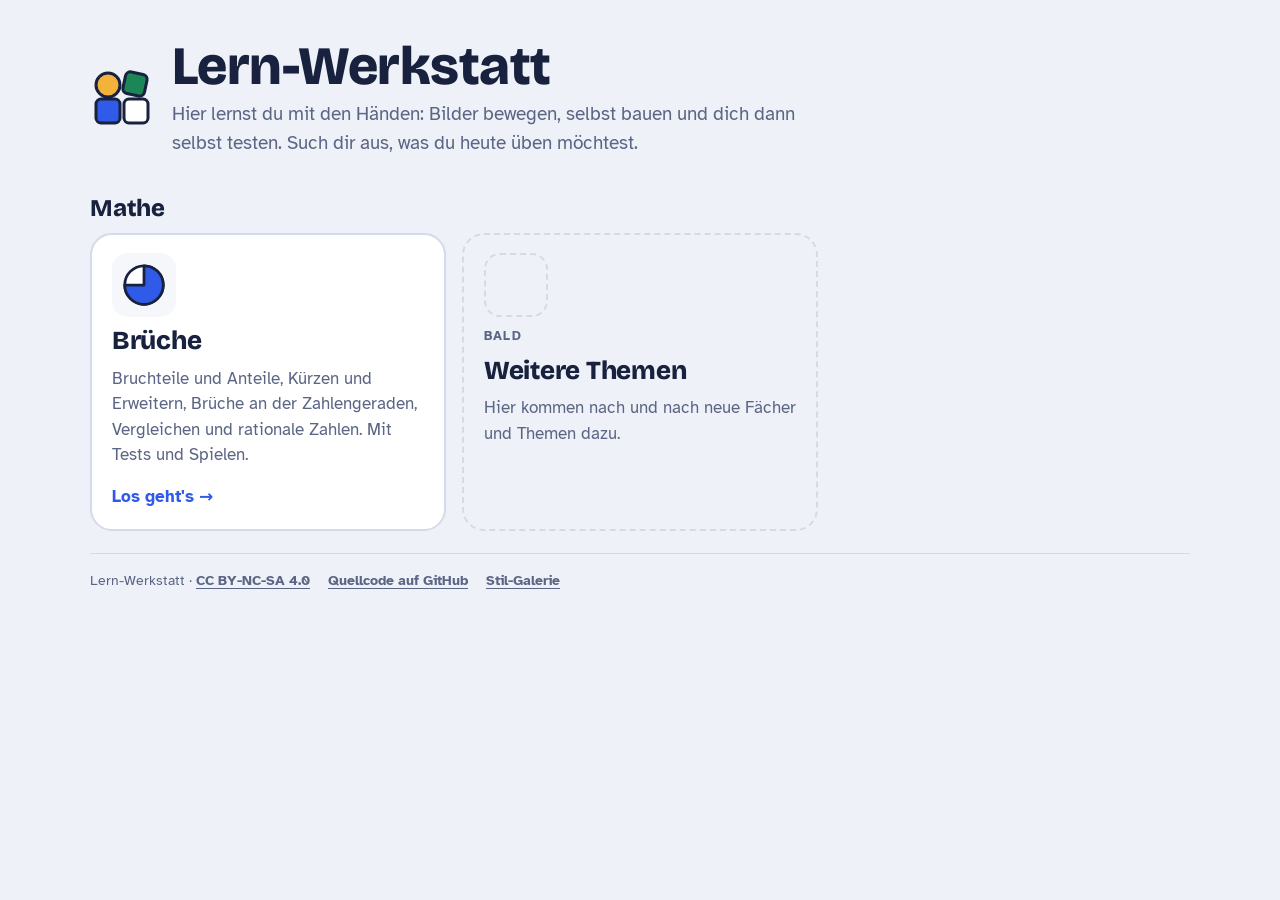
==== index.html @ 3e430cda "Lern-Werkstatt: Startseite, gemeinsames Design-Kit, Bruch-Werkstatt unter brueche/ Landing page link" ====
<!doctype html>
<html lang="de">
<head>
<meta charset="utf-8">
<meta name="viewport" content="width=device-width,initial-scale=1">
<title>Lern-Werkstatt</title>
<meta name="description" content="Interaktive Lern-Apps zum Ausprobieren: Bilder bewegen, selbst bauen, sich selbst testen.">
<link rel="icon" href="kit/logo.svg" type="image/svg+xml">
<link rel="preconnect" href="https://fonts.googleapis.com">
<link rel="preconnect" href="https://fonts.gstatic.com" crossorigin>
<link rel="stylesheet" href="https://fonts.googleapis.com/css2?family=Atkinson+Hyperlegible:wght@400;700&family=Bricolage+Grotesque:opsz,wght@12..96,600;12..96,800&display=swap">
<link rel="stylesheet" href="kit/tokens.css">
<link rel="stylesheet" href="kit/kit.css">
</head>
<body>
<div class="wrap">
  <header class="hero">
    <img class="logo" src="kit/logo.svg" width="64" height="64" alt="">
    <div>
      <h1>Lern-Werkstatt</h1>
      <p>Hier lernst du mit den Händen: Bilder bewegen, selbst bauen und dich dann selbst testen. Such dir aus, was du heute üben möchtest.</p>
    </div>
  </header>

  <main>
    <!-- One <section class="subject"> per subject. One <a class="app-card"> per app.
         --c picks the subject colour from kit/tokens.css (--subj-1 … --subj-4).
         How to add an app: docs/NEW-APP.md -->
    <section class="subject" aria-labelledby="s-mathe">
      <h2 id="s-mathe">Mathe</h2>
      <div class="apps">
        <a class="app-card" style="--c:var(--subj-1)" href="brueche/">
          <span class="app-icon" aria-hidden="true">
            <svg width="44" height="44" viewBox="0 0 48 48"><circle cx="24" cy="24" r="21" fill="var(--card)" stroke="var(--ink)" stroke-width="3"/><path d="M24 24 L24 3 A21 21 0 1 1 3 24 Z" fill="var(--subj-1)" stroke="var(--ink)" stroke-width="3" stroke-linejoin="round"/></svg>
          </span>
          <h3>Brüche</h3>
          <p>Bruchteile und Anteile, Kürzen und Erweitern, Brüche an der Zahlengeraden, Vergleichen und rationale Zahlen. Mit Tests und Spielen.</p>
          <span class="go-row">Los geht's →</span>
        </a>
        <div class="app-card soon">
          <span class="app-icon" aria-hidden="true"></span>
          <p class="eyebrow" style="color:var(--muted)">Bald</p>
          <h3>Weitere Themen</h3>
          <p>Hier kommen nach und nach neue Fächer und Themen dazu.</p>
        </div>
      </div>
    </section>
  </main>

  <footer class="foot">
    <span>Lern-Werkstatt · <a href="https://creativecommons.org/licenses/by-nc-sa/4.0/deed.de">CC BY-NC-SA 4.0</a></span>
    <a href="https://github.com/hashseed/tutor">Quellcode auf GitHub</a>
    <a href="kit/galerie.html">Stil-Galerie</a>
  </footer>
</div>
</body>
</html>
---- kit/tokens.css ----
/* Lern-Werkstatt design tokens.
   Every colour, font, radius and shadow used by any app comes from here.
   To restyle all apps, change the values below (or load a theme file after this one
   that overrides them). Never hard-code a colour in an app: use these variables.
   Docs: docs/DESIGN.md */

:root{
  /* ---- Surfaces and text ---- */
  --paper:#EEF2F8;        /* page background */
  --card:#FFFFFF;         /* cards, panels, stage */
  --plate:#F5F7FB;        /* recessed areas inside a card */
  --ink:#18213D;          /* main text, outlines in drawings */
  --muted:#5B6584;        /* secondary text, captions */
  --line:#D3DAE8;         /* borders, dividers, empty slots */

  /* ---- Brand / interaction ---- */
  --accent:#2F5BE8;       /* primary colour: selected states, links, filled pieces */
  --accent-soft:#DCE4FF;  /* hover, light highlight */
  --on-accent:#FFFFFF;    /* text on --accent */
  --sun:#F3B23A;          /* call to action (.btn.go), focus ring, highlights */
  --sun-soft:#FCEBC7;
  --on-sun:#18213D;       /* text on --sun (same in both themes) */

  /* ---- Feedback ---- */
  --good:#1D8657; --good-soft:#DDF3E8;
  --bad:#C23F37;  --bad-soft:#FBE3E1;

  /* ---- Subject colours (landing page cards, app eyebrows). One per subject. ---- */
  --subj-1:#2F5BE8; /* Mathe: Brüche */
  --subj-2:#1D8657;
  --subj-3:#C2569B;
  --subj-4:#D9822B;

  /* ---- Type ---- */
  --display:"Bricolage Grotesque", "Trebuchet MS", system-ui, sans-serif; /* headings, numbers */
  --body:"Atkinson Hyperlegible", "Segoe UI", system-ui, sans-serif;      /* everything else */
  --fs-body:17px;
  --fs-small:14px;
  --fs-label:12px;        /* uppercase control labels */
  --fs-lede:19px;
  --fs-prompt:21px;
  --fs-h2:clamp(28px,4vw,40px);
  --fs-h3:24px;

  /* ---- Shape ---- */
  --bw:2px;               /* standard border width */
  --r-sm:12px;            /* inputs, small chips */
  --r-md:16px;            /* options, tabs, tiles */
  --r-lg:22px;            /* cards, stage, panels */
  --r-pill:999px;         /* buttons, steppers, segmented controls */
  --shadow-bar:0 4px 14px rgba(24,33,61,.06);
  --shadow-pop:0 20px 60px rgba(0,0,0,.3);

  /* ---- Layout ---- */
  --page-max:1140px;
  --gutter:20px;
  --gap:20px;

  /* ---- Motion ---- */
  --t-fast:.2s;
  --t-med:.3s;

  /* ---- Aliases kept for the Bruch-Werkstatt (fractions app) ---- */
  --piece:var(--accent); --piece-soft:var(--accent-soft); --on-piece:var(--on-accent);
}

/* Dark theme: follows the system unless the page sets data-theme="light". */
@media (prefers-color-scheme: dark){ :root:not([data-theme="light"]){
  --paper:#0E1325; --card:#171F37; --plate:#1F2944; --ink:#E8ECF8; --muted:#9BA6C6; --line:#2C3758;
  --accent:#7090FF; --accent-soft:#26335E; --on-accent:#0E1325;
  --sun:#F6C25A; --sun-soft:#4A3A16;
  --good:#4CC489; --good-soft:#163828; --bad:#FF7D73; --bad-soft:#40201E;
  --subj-1:#7090FF; --subj-2:#4CC489; --subj-3:#E58AC4; --subj-4:#F0A660;
  --shadow-bar:0 4px 14px rgba(0,0,0,.35);
  color-scheme:dark } }
:root[data-theme="dark"]{
  --paper:#0E1325; --card:#171F37; --plate:#1F2944; --ink:#E8ECF8; --muted:#9BA6C6; --line:#2C3758;
  --accent:#7090FF; --accent-soft:#26335E; --on-accent:#0E1325;
  --sun:#F6C25A; --sun-soft:#4A3A16;
  --good:#4CC489; --good-soft:#163828; --bad:#FF7D73; --bad-soft:#40201E;
  --subj-1:#7090FF; --subj-2:#4CC489; --subj-3:#E58AC4; --subj-4:#F0A660;
  --shadow-bar:0 4px 14px rgba(0,0,0,.35);
  color-scheme:dark }
---- kit/kit.css ----
/* Lern-Werkstatt component styles. Load after tokens.css.
   Uses only the variables from tokens.css, so every theme and dark mode work automatically.
   A living gallery of everything here: kit/galerie.html. Docs: docs/DESIGN.md */

/* ===================== Base ===================== */
*{box-sizing:border-box}
[hidden]{display:none!important}
html{scroll-padding-top:130px;-webkit-text-size-adjust:100%}
body{margin:0;background:var(--paper);color:var(--ink);font-family:var(--body);font-size:var(--fs-body);line-height:1.5}
button,input,select,textarea{font:inherit;color:inherit}
a{color:var(--accent);font-weight:700;text-underline-offset:3px}
:focus-visible{outline:3px solid var(--sun);outline-offset:2px}
h1,h2,h3{font-family:var(--display);font-weight:800;line-height:1.1;letter-spacing:-.01em;text-wrap:balance}
.sr-only{position:absolute;width:1px;height:1px;overflow:hidden;clip:rect(0 0 0 0);white-space:nowrap}
@media (prefers-reduced-motion: reduce){*{transition:none!important;animation:none!important}}

/* Page column */
.wrap{max-width:var(--page-max);margin:0 auto;padding-inline:var(--gutter);padding-block:22px 72px;display:flex;flex-direction:column;gap:22px}
@media (max-width:480px){:root{--gutter:16px}}

/* ===================== Navigation bar (sticky) =====================
   Row 1: home link (logo, back to the overview), parts (.unit). Row 2: sections of the chosen part (.tab). */
.navbar{position:sticky;top:0;z-index:50;background:var(--card);border-bottom:var(--bw) solid var(--line);box-shadow:var(--shadow-bar)}
.nav-row{max-width:var(--page-max);margin:0 auto;padding-inline:var(--gutter);display:flex;align-items:center;gap:10px}
.nav-row.sub{border-top:1px solid var(--line)}
.nav-row.sub:has(.tabs[hidden]){display:none}
.nav-home{flex:none;display:inline-flex;align-items:center;gap:8px;padding:8px 6px 8px 0;text-decoration:none;color:var(--ink)}
.nav-home b{font-family:var(--display);font-weight:800;font-size:17px;white-space:nowrap}
.nav-home .logo{flex:none}
.units{flex:1;min-width:0;display:flex;flex-wrap:nowrap;gap:2px;overflow-x:auto;scrollbar-width:none}
.units::-webkit-scrollbar,.tabs::-webkit-scrollbar{display:none}
.unit{flex:none;display:flex;align-items:baseline;gap:7px;padding:15px 12px 12px;border:0;border-bottom:3px solid transparent;background:none;cursor:pointer;white-space:nowrap;line-height:1.25;text-decoration:none;color:var(--ink)}
.unit b{font-family:var(--display);font-weight:800;font-size:16px}
.unit span{font-size:14px;color:var(--muted)}
.unit:hover{border-bottom-color:var(--line)}
.unit[aria-pressed="true"],.unit[aria-current="page"]{color:var(--accent);border-bottom-color:var(--accent)}
.unit[aria-pressed="true"] span,.unit[aria-current="page"] span{color:var(--ink)}
.unit.end{margin-left:auto}
.tabs{display:flex;flex-wrap:nowrap;min-width:0;gap:6px;overflow-x:auto;scrollbar-width:none;padding-block:8px;width:100%}
.tab{flex:none;display:flex;align-items:center;gap:8px;padding:5px 14px 5px 5px;border:0;border-radius:var(--r-pill);background:none;cursor:pointer;text-align:left}
.tab:hover{background:var(--accent-soft)}
.tab-num{flex:none;width:28px;height:28px;border-radius:50%;display:grid;place-items:center;font:800 14px var(--display);background:var(--accent-soft);color:var(--ink)}
.tab-name{font-weight:700;font-size:15px;white-space:nowrap}
.tab[aria-selected="true"]{background:var(--ink);color:var(--paper)}
.tab[aria-selected="true"] .tab-num{background:var(--sun);color:var(--on-sun)}
.tab.done .tab-num{background:var(--good-soft);color:var(--good)}
.tab.done[aria-selected="true"] .tab-num{background:var(--sun);color:var(--on-sun)}
@media (max-width:820px){.unit span{display:none}.unit{padding-inline:10px}.nav-home b{display:none}}

/* ===================== Section heading ===================== */
.mod-head{max-width:68ch}
.eyebrow{margin:0;font-size:13px;font-weight:700;letter-spacing:.09em;text-transform:uppercase;color:var(--accent)}
.mod-head h2{font-size:var(--fs-h2);line-height:1.05;margin:4px 0 8px;letter-spacing:-.015em}
.lede{margin:0;font-size:var(--fs-lede)}

/* ===================== Card ===================== */
.card{background:var(--card);border:var(--bw) solid var(--line);border-radius:var(--r-lg);padding:20px 22px;display:flex;flex-direction:column;gap:12px}
.card h3{margin:0;font-size:var(--fs-h3)}
.card p{margin:0}

/* Tip / notice box (yellow) */
.tip{background:var(--sun-soft);border:var(--bw) solid var(--sun);border-radius:var(--r-md);padding:12px 16px;display:flex;flex-direction:column;align-items:flex-start;gap:6px}
.tip p{margin:0}
.tip.good{background:var(--good-soft);border-color:var(--good)}

/* ===================== Lab: drawing stage + control panel ===================== */
.module{display:flex;flex-direction:column;gap:var(--gap)}
.lab{display:grid;grid-template-columns:1fr;gap:18px}
@media (min-width:880px){.lab{grid-template-columns:minmax(0,1.6fr) minmax(0,1fr)}}
.stage{background:var(--card);border:var(--bw) solid var(--line);border-radius:var(--r-lg);padding:10px;min-width:0}
.stage svg{display:block;width:100%;height:auto;touch-action:manipulation;user-select:none;-webkit-user-select:none}
.hint{margin:4px 10px 6px;color:var(--muted);font-size:var(--fs-small)}
.panel{display:flex;flex-direction:column;gap:16px;min-width:0}
.readout{background:var(--card);border:var(--bw) solid var(--line);border-radius:var(--r-lg);padding:18px 20px;display:flex;flex-direction:column;align-items:flex-start;gap:14px;min-height:140px}
.readout p{margin:0 0 6px}
.readout p:last-child{margin-bottom:0}
.big{font:800 60px/1 var(--display);color:var(--accent)}

/* ===================== Controls ===================== */
.controls{display:flex;flex-wrap:wrap;gap:14px 20px}
.ctl{display:flex;flex-direction:column;align-items:flex-start;gap:6px}
.ctl-label{font-size:var(--fs-label);font-weight:700;letter-spacing:.08em;text-transform:uppercase;color:var(--muted)}
.stepper{display:inline-flex;align-items:center;border:var(--bw) solid var(--line);border-radius:var(--r-pill);background:var(--card)}
.step{width:44px;height:44px;border:0;background:none;font-size:24px;font-weight:700;cursor:pointer;border-radius:var(--r-pill);line-height:1}
.step:hover:not(:disabled){background:var(--accent-soft)}
.step:disabled{opacity:.3;cursor:default}
.stepper output{min-width:2.4ch;text-align:center;font:800 22px var(--display);font-variant-numeric:tabular-nums}
.seg{display:inline-flex;border:var(--bw) solid var(--line);border-radius:var(--r-lg);background:var(--card);padding:3px;gap:2px;flex-wrap:wrap}
.seg button{border:0;background:none;padding:8px 14px;border-radius:var(--r-pill);cursor:pointer;font-weight:700;font-size:15px;font-variant-numeric:tabular-nums}
.seg button[aria-checked="true"]{background:var(--accent);color:var(--on-accent)}
.toggle{display:inline-flex;align-items:center;gap:8px;font-size:15px;font-weight:700;color:var(--muted);cursor:pointer}
.toggle input{width:20px;height:20px;accent-color:var(--accent)}
.field{width:72px;text-align:center;padding:6px 4px;border:var(--bw) solid var(--line);border-radius:var(--r-sm);background:var(--paper);color:var(--ink);font:800 26px var(--display);font-variant-numeric:tabular-nums}
.field:focus{outline:none;border-color:var(--accent);box-shadow:0 0 0 3px var(--accent-soft)}

/* Chips: toggleable choices in a list (e.g. picking topics for a test) */
.chips{display:flex;flex-wrap:wrap;gap:8px}
.chip{display:inline-flex;align-items:center;gap:8px;border:var(--bw) solid var(--line);border-radius:var(--r-pill);background:var(--paper);padding:6px 14px;font-weight:700;font-size:15px;cursor:pointer;text-align:left}
.chip:hover{border-color:var(--accent)}
.chip[aria-pressed="true"]{border-color:var(--accent);background:var(--accent);color:var(--on-accent)}

/* ===================== Buttons ===================== */
.actions{display:flex;flex-wrap:wrap;gap:10px}
.btn{display:inline-flex;align-items:center;justify-content:center;gap:8px;border:var(--bw) solid var(--ink);background:var(--ink);color:var(--paper);font-weight:700;font-size:16px;padding:10px 20px;border-radius:var(--r-pill);cursor:pointer;text-decoration:none}
.btn:disabled{opacity:.4;cursor:default}
.btn.ghost{background:transparent;color:var(--ink)}
.btn.go{background:var(--sun);border-color:var(--sun);color:var(--on-sun)}
.link{border:0;background:none;padding:0;color:var(--accent);font-weight:700;cursor:pointer;text-decoration:underline;text-underline-offset:3px}
/* Glossary term link inside text */
.term{border:0;background:none;padding:0;font:inherit;font-weight:700;color:var(--accent);text-decoration:underline dotted;text-decoration-thickness:2px;text-underline-offset:3px;cursor:pointer}
.term:hover{text-decoration-style:solid}

/* ===================== Check yourself (quiz card, see Kit.mountCheck) ===================== */
.check{background:var(--card);border:var(--bw) solid var(--line);border-radius:var(--r-lg);padding:20px 22px;display:flex;flex-direction:column;gap:12px}
.check-head{display:flex;align-items:center;justify-content:space-between;gap:12px;flex-wrap:wrap}
.check-head h3{margin:0;font-size:var(--fs-h3)}
.dots{display:flex;flex-wrap:wrap;gap:6px}
.dot{width:12px;height:12px;border-radius:50%;background:var(--line)}
.dot.cur{background:var(--ink)}
.dot.good{background:var(--good)}
.dot.done{background:var(--sun)}
.q-count{margin:0;color:var(--muted);font-size:var(--fs-small)}
.prompt{margin:0;font-size:var(--fs-prompt);font-weight:700;max-width:60ch}
.q-visual:empty{display:none}
.q-visual svg{max-width:100%;height:auto}
.opts{display:grid;grid-template-columns:repeat(auto-fit,minmax(150px,1fr));gap:10px}
.opt{border:var(--bw) solid var(--line);border-radius:var(--r-md);background:var(--paper);padding:12px;display:flex;flex-direction:column;align-items:center;justify-content:center;text-align:center;gap:8px;cursor:pointer;font-size:20px;font-weight:700;min-width:0}
.opt svg{max-width:100%;height:auto}
.opt:hover:not(:disabled){border-color:var(--accent)}
.opt[aria-pressed="true"]{border-color:var(--accent);background:var(--accent-soft)}
.opt.right{border-color:var(--good);background:var(--good-soft)}
.opt.wrong{border-color:var(--bad);background:var(--bad-soft);cursor:default}
.opt:disabled{cursor:default}
.feedback{margin:0;min-height:1.5em;font-size:var(--fs-body);max-width:65ch}
.feedback.good{color:var(--good)}
.feedback.bad{color:var(--bad)}
.feedback .extra{display:flex;flex-wrap:wrap;gap:10px;margin-top:8px}
.q-actions{display:flex;gap:10px;flex-wrap:wrap}
.summary{margin:0;font-size:var(--fs-lede)}

/* ===================== Glossary cards ===================== */
.gloss{display:grid;grid-template-columns:repeat(auto-fill,minmax(270px,1fr));gap:14px}
.gcard{background:var(--card);border:var(--bw) solid var(--line);border-radius:18px;padding:16px 18px;display:flex;flex-direction:column;gap:8px;transition:border-color var(--t-med),box-shadow var(--t-med);scroll-margin:24px}
.gcard h3{margin:0;font-size:22px;line-height:1.15}
.gcard h3 small{display:block;font:700 13px var(--body);color:var(--muted);margin-top:2px}
.gcard p{margin:0}
.gcard.flash{border-color:var(--sun);box-shadow:0 0 0 5px var(--sun-soft)}

/* ===================== Dialog ===================== */
.dlg{border:0;border-radius:var(--r-lg);padding:0;background:var(--card);color:var(--ink);max-width:min(440px,calc(100vw - 32px));box-shadow:var(--shadow-pop)}
.dlg::backdrop{background:rgba(14,19,37,.45)}
.dlg-body{padding:20px 22px;display:flex;flex-direction:column;gap:12px}

/* ===================== Maths typography ===================== */
.frac{display:inline-flex;flex-direction:column;align-items:center;vertical-align:middle;line-height:1;font-family:var(--display);font-weight:800;font-variant-numeric:tabular-nums}
.frac>span:first-child{border-bottom:.075em solid currentColor;padding:0 .14em .05em}
.frac>span:last-child{padding-top:.05em}
.frac.sm{font-size:.82em;margin:0 .08em}
.mixed{display:inline-flex;align-items:center;gap:.1em;vertical-align:middle;font-family:var(--display);font-weight:800;white-space:nowrap}
.mixed .whole{font-size:1.3em;line-height:1}

/* ===================== SVG drawing primitives =====================
   Shared look for drawings: outlined shapes in --ink, filled parts in --accent. */
.shape{fill:var(--card);stroke:var(--ink);stroke-width:2.5}
.shape.on{fill:var(--accent)}
.shape.tap{cursor:pointer;transition:fill var(--t-fast)}
.shape.tap:hover:not(.on){fill:var(--accent-soft)}
.shape.tap:focus{outline:none}
.shape.tap:focus-visible{stroke:var(--sun);stroke-width:5}
.axis{stroke:var(--ink);stroke-width:3;stroke-linecap:round;fill:none}
.tick{stroke:var(--ink);stroke-width:2}
.guide{stroke:var(--line);stroke-width:1.5;stroke-dasharray:3 4}
.bead{fill:var(--sun);stroke:var(--ink);stroke-width:3}
.cap{fill:var(--muted);font:700 16px var(--body)}
.lbl{fill:var(--ink);font:800 22px var(--display)}

/* ===================== Landing page ===================== */
.hero{display:flex;align-items:center;gap:18px;padding-block:18px 6px}
.hero h1{margin:0;font-size:clamp(34px,6vw,54px);line-height:1}
.hero p{margin:6px 0 0;font-size:var(--fs-lede);color:var(--muted);max-width:52ch}
@media (max-width:480px){.hero{flex-direction:column;align-items:flex-start;gap:10px}.hero .logo{width:48px;height:48px}}
.subject h2{margin:10px 0 12px;font-size:var(--fs-h3)}
.apps{display:grid;grid-template-columns:repeat(auto-fill,minmax(280px,1fr));gap:16px}
.app-card{--c:var(--accent);position:relative;display:flex;flex-direction:column;gap:10px;background:var(--card);border:var(--bw) solid var(--line);border-radius:var(--r-lg);padding:18px 20px 20px;color:var(--ink);text-decoration:none;font-weight:400;transition:border-color var(--t-fast),transform var(--t-fast)}
a.app-card:hover{border-color:var(--c);transform:translateY(-2px)}
.app-card .app-icon{width:64px;height:64px;border-radius:var(--r-md);background:var(--plate);display:grid;place-items:center}
.app-card .eyebrow{color:var(--c)}
.app-card h3{margin:0;font-size:26px}
.app-card p{margin:0;color:var(--muted)}
.app-card .go-row{margin-top:auto;padding-top:6px;font-weight:700;color:var(--c)}
.app-card.soon{border-style:dashed;background:transparent}
.app-card.soon .app-icon{background:transparent;border:var(--bw) dashed var(--line)}
.foot{color:var(--muted);font-size:var(--fs-small);display:flex;flex-wrap:wrap;gap:6px 18px;border-top:1px solid var(--line);padding-top:16px}
.foot a{color:inherit}
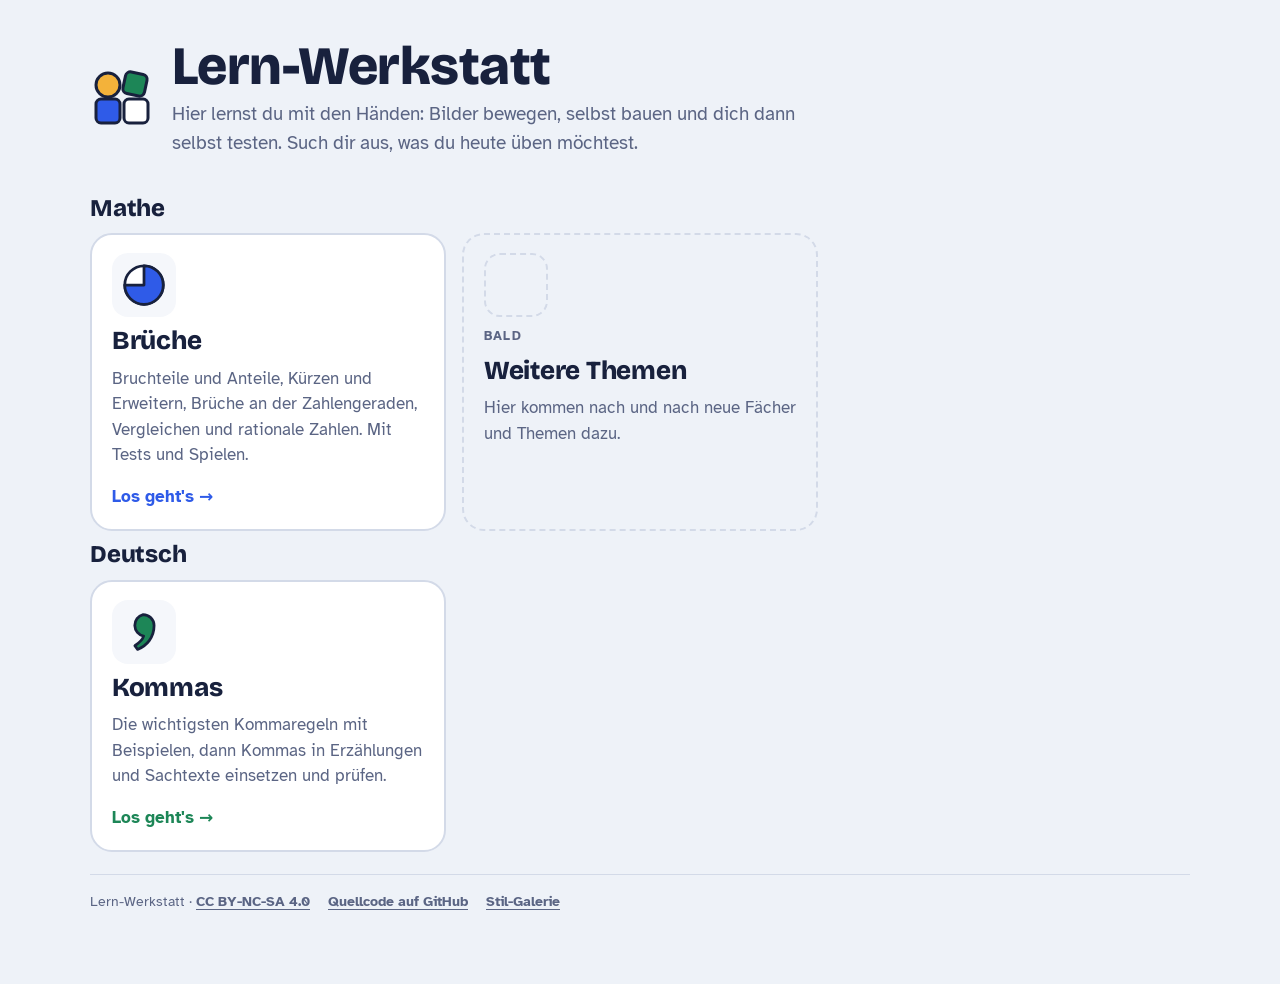
==== commit 6ca2e65c: "Komma-Werkstatt: neue App zum Kommas setzen (8 Regeln, 5 Beispieltexte) Üben: Regeln links, Text ohn" ====
--- a/index.html
+++ b/index.html
@@ -45,6 +45,19 @@
         </div>
       </div>
     </section>
+    <section class="subject" aria-labelledby="s-deutsch">
+      <h2 id="s-deutsch">Deutsch</h2>
+      <div class="apps">
+        <a class="app-card" style="--c:var(--subj-2)" href="komma/">
+          <span class="app-icon" aria-hidden="true">
+            <svg width="44" height="44" viewBox="0 0 48 48"><path d="M23 5a12 12 0 0 1 12 12c0 13-8 22-18 26l-3-4c6-4 9-8 9.6-10.6A12 12 0 0 1 23 5Z" fill="var(--subj-2)" stroke="var(--ink)" stroke-width="3" stroke-linejoin="round"/></svg>
+          </span>
+          <h3>Kommas</h3>
+          <p>Die wichtigsten Kommaregeln mit Beispielen, dann Kommas in Erzählungen und Sachtexte einsetzen und prüfen.</p>
+          <span class="go-row">Los geht's →</span>
+        </a>
+      </div>
+    </section>
   </main>
 
   <footer class="foot">
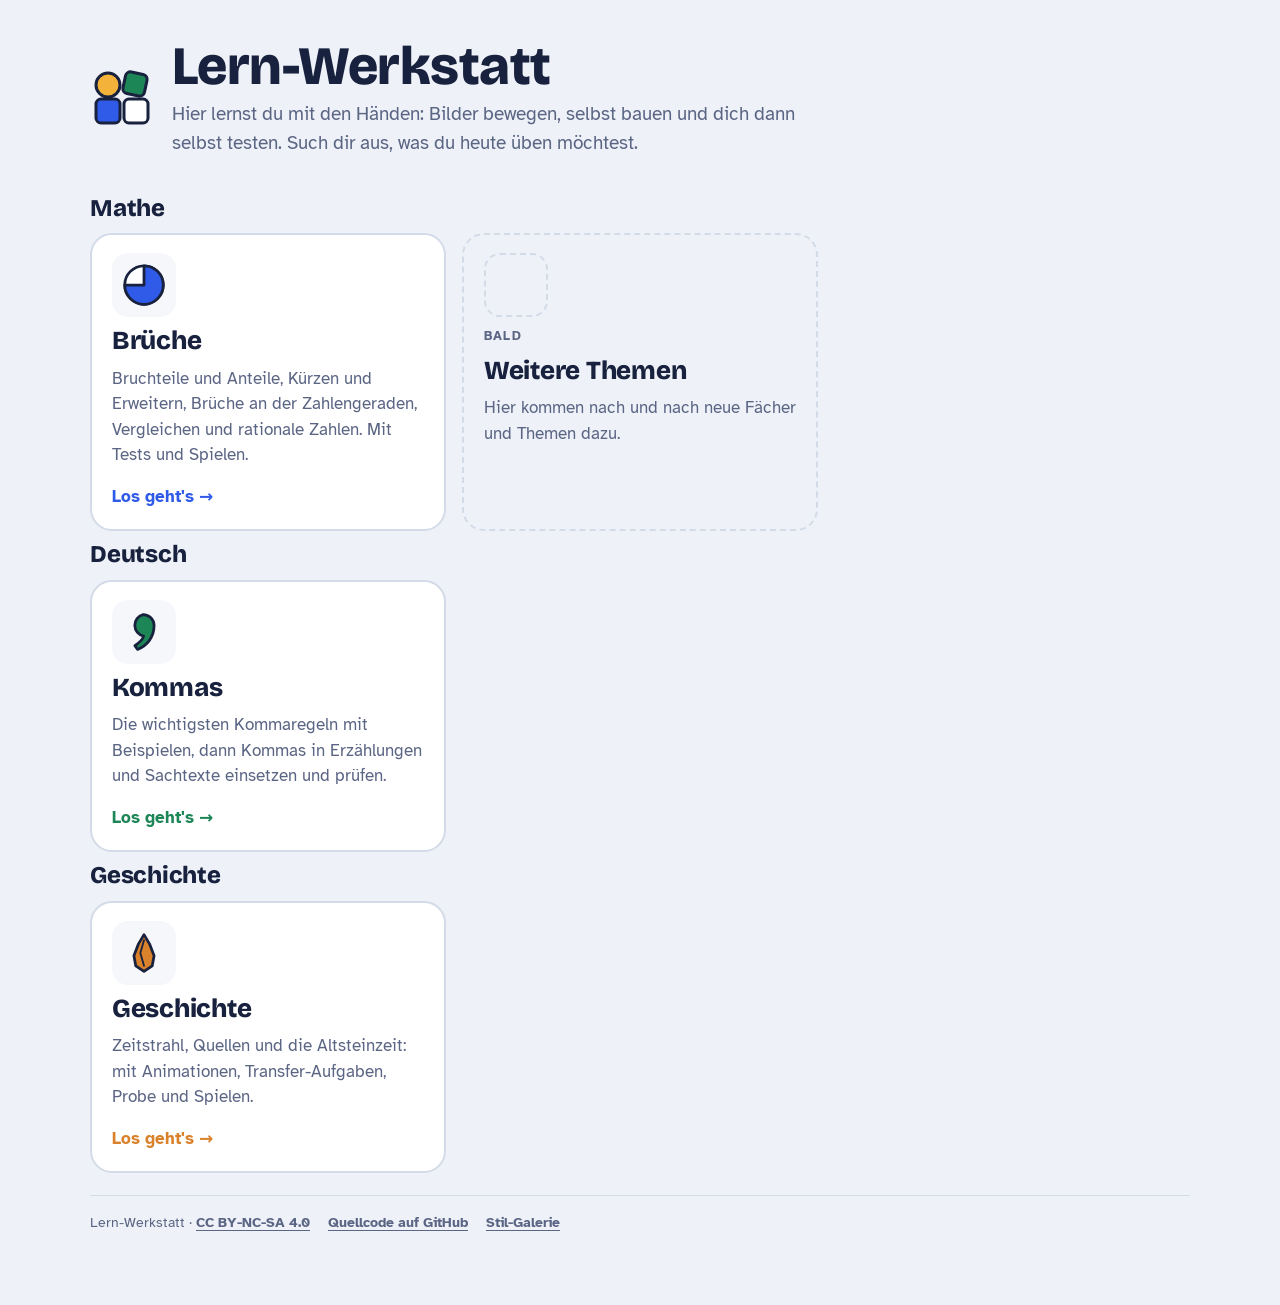
==== commit 3b7dfb5c: "Add Geschichts-Werkstatt (history app) New app geschichte/ for the next Geschichtsprobe: Zeitstrahl," ====
--- a/index.html
+++ b/index.html
@@ -58,6 +58,19 @@
         </a>
       </div>
     </section>
+    <section class="subject" aria-labelledby="s-geschichte">
+      <h2 id="s-geschichte">Geschichte</h2>
+      <div class="apps">
+        <a class="app-card" style="--c:var(--subj-4)" href="geschichte/">
+          <span class="app-icon" aria-hidden="true">
+            <svg width="44" height="44" viewBox="0 0 48 48"><path d="M24 4 L30 14 L35 27 L33 38 L24 44 L15 38 L13 27 L18 14 Z" fill="var(--subj-4)" stroke="var(--ink)" stroke-width="3" stroke-linejoin="round"/><path d="M24 10 L20 24 L24 38" fill="none" stroke="var(--ink)" stroke-width="2" stroke-linecap="round"/></svg>
+          </span>
+          <h3>Geschichte</h3>
+          <p>Zeitstrahl, Quellen und die Altsteinzeit: mit Animationen, Transfer-Aufgaben, Probe und Spielen.</p>
+          <span class="go-row">Los geht's →</span>
+        </a>
+      </div>
+    </section>
   </main>
 
   <footer class="foot">
--- a/kit/kit.css
+++ b/kit/kit.css
@@ -29,6 +29,14 @@
 .nav-home .logo{flex:none}
 .units{flex:1;min-width:0;display:flex;flex-wrap:nowrap;gap:2px;overflow-x:auto;scrollbar-width:none}
 .units::-webkit-scrollbar,.tabs::-webkit-scrollbar{display:none}
+/* arrows for rows that scroll sideways (added by kit.js) */
+.side-scroll{position:relative;flex:1;min-width:0;display:flex}
+.side-scroll.for-tabs{width:100%}
+.side-scroll>.units,.side-scroll>.tabs{flex:1}
+.side-btn{position:absolute;top:50%;z-index:2;width:34px;height:34px;margin-top:-17px;padding:0;border-radius:50%;border:var(--bw) solid var(--line);background:var(--card);color:var(--ink);display:grid;place-items:center;cursor:pointer;box-shadow:var(--shadow-bar)}
+.side-btn:hover{border-color:var(--accent);color:var(--accent)}
+.side-btn.l{left:-4px}.side-btn.r{right:-4px}
+.side-btn[hidden]{display:none}
 .unit{flex:none;display:flex;align-items:baseline;gap:7px;padding:15px 12px 12px;border:0;border-bottom:3px solid transparent;background:none;cursor:pointer;white-space:nowrap;line-height:1.25;text-decoration:none;color:var(--ink)}
 .unit b{font-family:var(--display);font-weight:800;font-size:16px}
 .unit span{font-size:14px;color:var(--muted)}
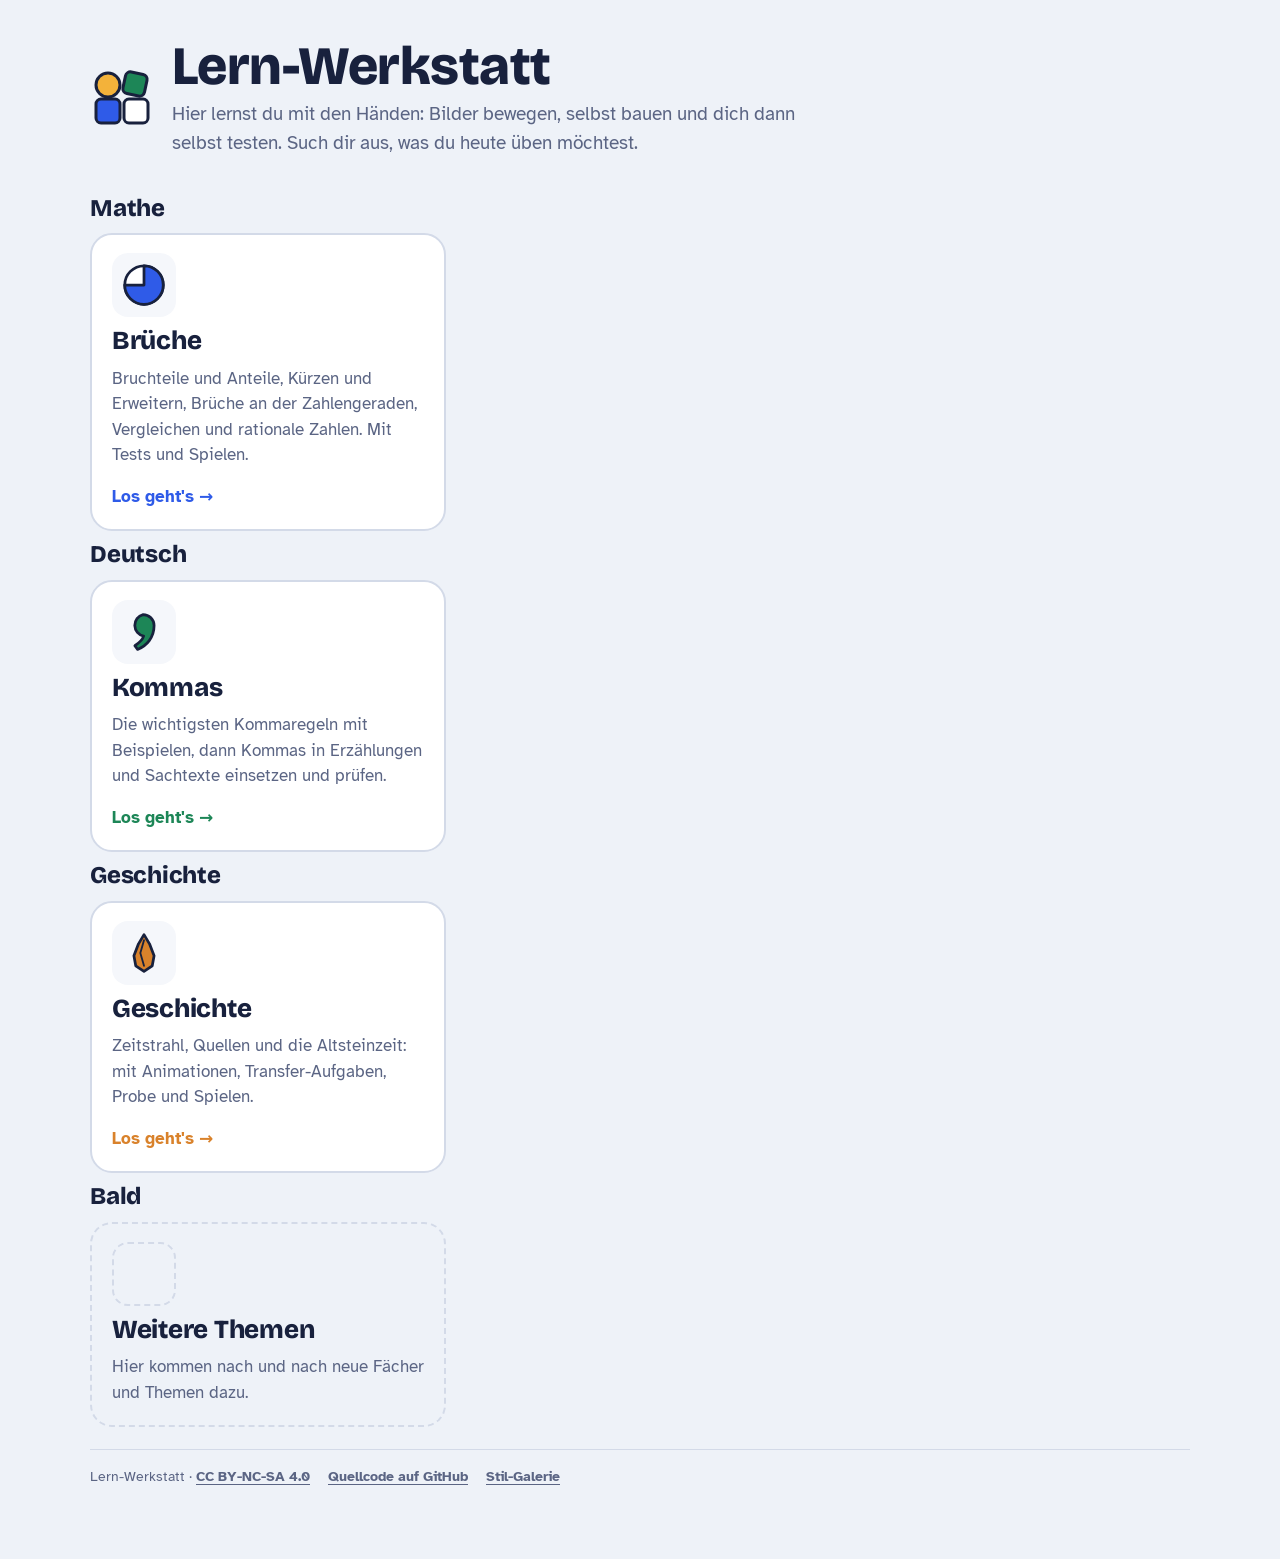
==== commit 7af161d8: "Startseite: Platzhalter-Karte als letzte Karte Die Karte "Weitere Themen" stand im Abschnitt Mathe u" ====
--- a/index.html
+++ b/index.html
@@ -37,12 +37,6 @@
           <p>Bruchteile und Anteile, Kürzen und Erweitern, Brüche an der Zahlengeraden, Vergleichen und rationale Zahlen. Mit Tests und Spielen.</p>
           <span class="go-row">Los geht's →</span>
         </a>
-        <div class="app-card soon">
-          <span class="app-icon" aria-hidden="true"></span>
-          <p class="eyebrow" style="color:var(--muted)">Bald</p>
-          <h3>Weitere Themen</h3>
-          <p>Hier kommen nach und nach neue Fächer und Themen dazu.</p>
-        </div>
       </div>
     </section>
     <section class="subject" aria-labelledby="s-deutsch">
@@ -71,6 +65,16 @@
         </a>
       </div>
     </section>
+    <section class="subject" aria-labelledby="s-bald">
+      <h2 id="s-bald">Bald</h2>
+      <div class="apps">
+        <div class="app-card soon">
+          <span class="app-icon" aria-hidden="true"></span>
+          <h3>Weitere Themen</h3>
+          <p>Hier kommen nach und nach neue Fächer und Themen dazu.</p>
+        </div>
+      </div>
+    </section>
   </main>
 
   <footer class="foot">
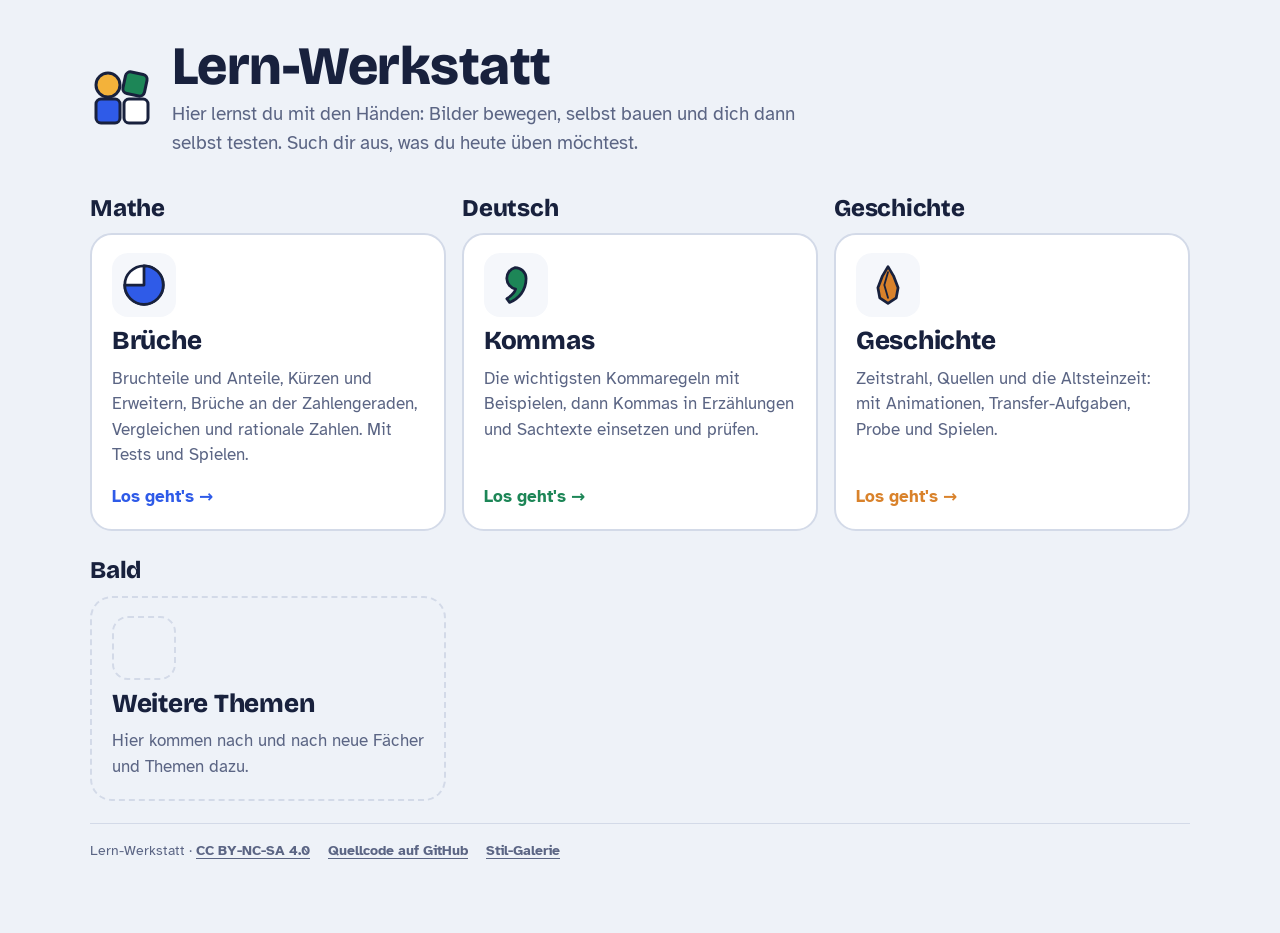
==== commit d72a5c7f: "Startseite: Fächer am Computer wieder nebeneinander Seit jedes Fach einen eigenen Abschnitt hat, sta" ====
--- a/index.html
+++ b/index.html
@@ -22,8 +22,8 @@
     </div>
   </header>
 
-  <main>
-    <!-- One <section class="subject"> per subject. One <a class="app-card"> per app.
+  <main class="subjects">
+    <!-- main.subjects puts the subjects side by side; "Bald" stays last. One <section class="subject"> per subject. One <a class="app-card"> per app.
          --c picks the subject colour from kit/tokens.css (--subj-1 … --subj-4).
          How to add an app: docs/NEW-APP.md -->
     <section class="subject" aria-labelledby="s-mathe">
--- a/kit/kit.css
+++ b/kit/kit.css
@@ -188,6 +188,9 @@
 .hero p{margin:6px 0 0;font-size:var(--fs-lede);color:var(--muted);max-width:52ch}
 @media (max-width:480px){.hero{flex-direction:column;align-items:flex-start;gap:10px}.hero .logo{width:48px;height:48px}}
 .subject h2{margin:10px 0 12px;font-size:var(--fs-h3)}
+.subjects{display:grid;grid-template-columns:repeat(auto-fill,minmax(280px,1fr));gap:16px}
+.subjects .subject{display:flex;flex-direction:column}
+.subjects .apps{flex:1;grid-template-columns:1fr}
 .apps{display:grid;grid-template-columns:repeat(auto-fill,minmax(280px,1fr));gap:16px}
 .app-card{--c:var(--accent);position:relative;display:flex;flex-direction:column;gap:10px;background:var(--card);border:var(--bw) solid var(--line);border-radius:var(--r-lg);padding:18px 20px 20px;color:var(--ink);text-decoration:none;font-weight:400;transition:border-color var(--t-fast),transform var(--t-fast)}
 a.app-card:hover{border-color:var(--c);transform:translateY(-2px)}
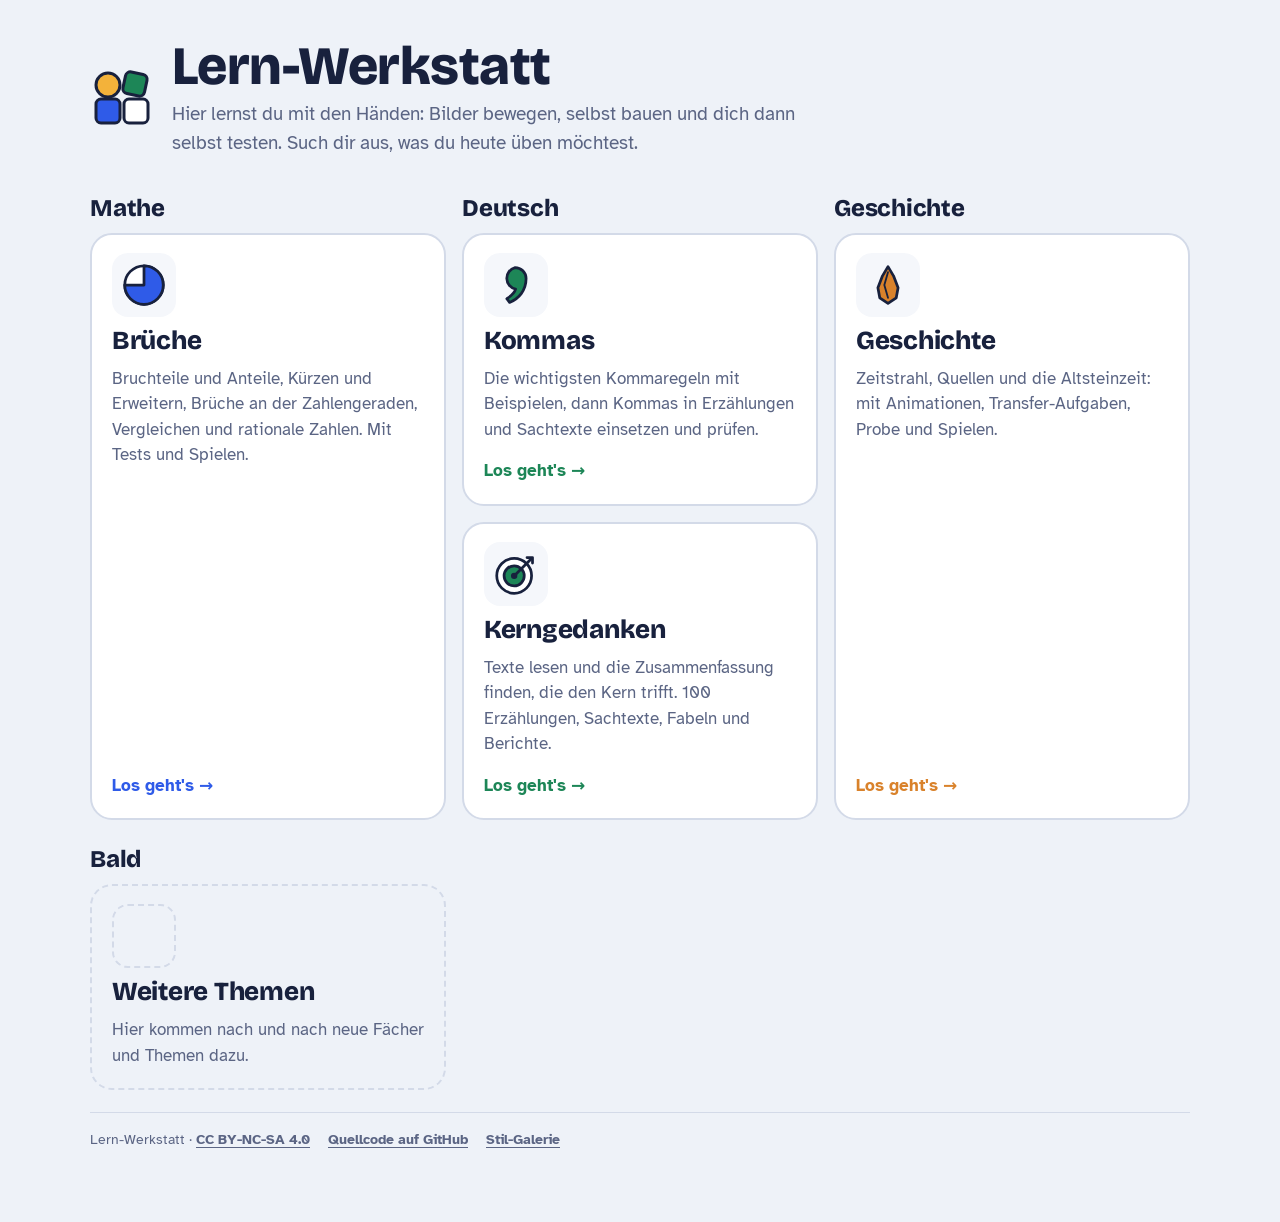
==== commit 3ac24a8c: "Kerngedanken-Werkstatt: neue App mit 100 Texten zum Kerngedanken Text lesen, aus vier Zusammenfassun" ====
--- a/index.html
+++ b/index.html
@@ -50,6 +50,14 @@
           <p>Die wichtigsten Kommaregeln mit Beispielen, dann Kommas in Erzählungen und Sachtexte einsetzen und prüfen.</p>
           <span class="go-row">Los geht's →</span>
         </a>
+        <a class="app-card" style="--c:var(--subj-2)" href="kerngedanke/">
+          <span class="app-icon" aria-hidden="true">
+            <svg width="44" height="44" viewBox="0 0 48 48"><circle cx="22" cy="26" r="19" fill="var(--card)" stroke="var(--ink)" stroke-width="3"/><circle cx="22" cy="26" r="11" fill="var(--subj-2)" stroke="var(--ink)" stroke-width="3"/><circle cx="22" cy="26" r="3.5" fill="var(--ink)"/><path d="M23 25 L41 7" stroke="var(--ink)" stroke-width="3" stroke-linecap="round"/><path d="M36 6 L42 6 L42 12" fill="none" stroke="var(--ink)" stroke-width="3" stroke-linecap="round" stroke-linejoin="round"/></svg>
+          </span>
+          <h3>Kerngedanken</h3>
+          <p>Texte lesen und die Zusammenfassung finden, die den Kern trifft. 100 Erzählungen, Sachtexte, Fabeln und Berichte.</p>
+          <span class="go-row">Los geht's →</span>
+        </a>
       </div>
     </section>
     <section class="subject" aria-labelledby="s-geschichte">
